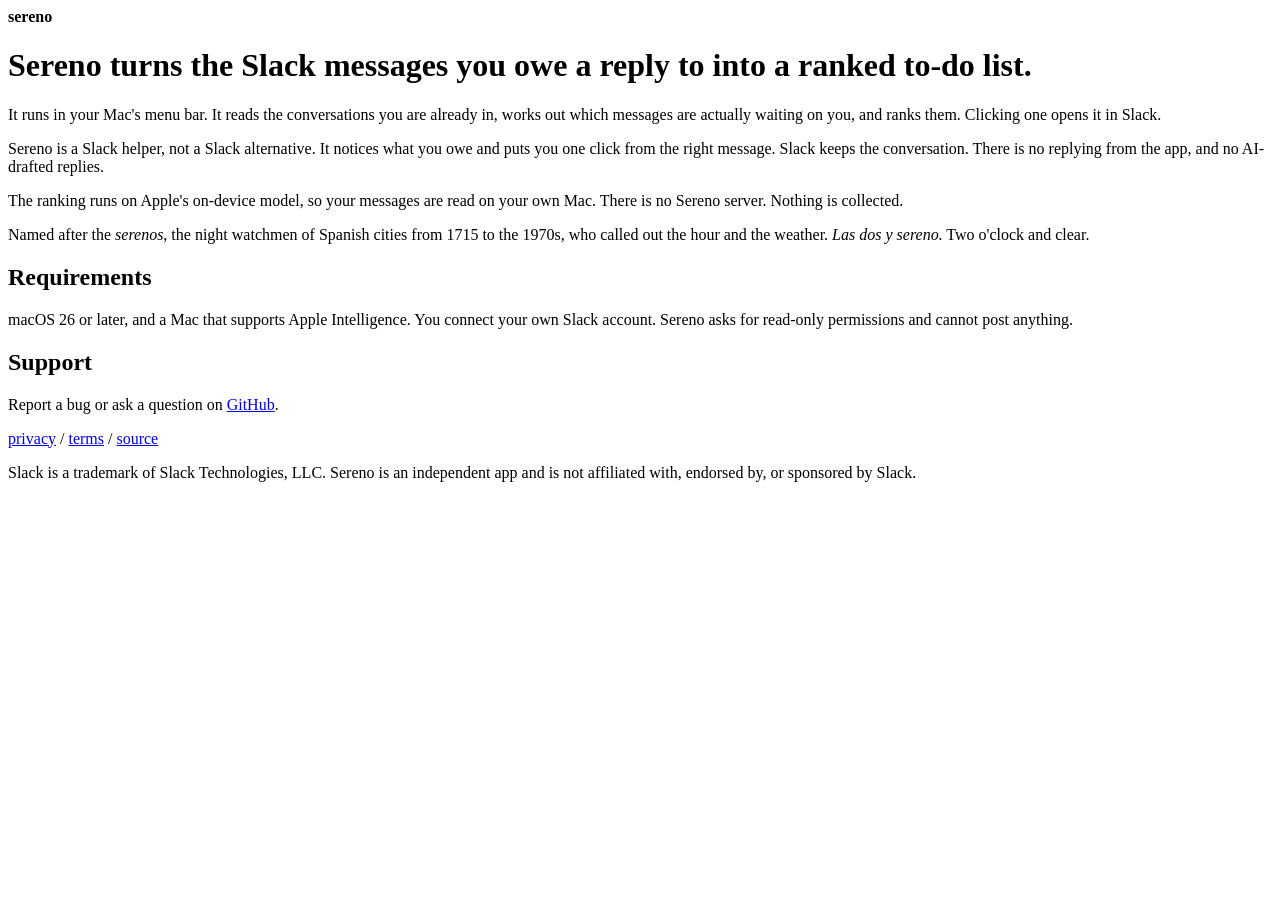
==== docs/index.html @ 6ce51c3f "feat(slack): add live message source and website assets" ====
<!doctype html>
<html lang="en">
<head>
<meta charset="utf-8">
<meta name="viewport" content="width=device-width, initial-scale=1">
<title>Sereno</title>
<meta name="description" content="A macOS menu bar app that turns Slack messages you owe a reply to into a ranked to-do list, on device.">
<link rel="stylesheet" href="/style.css">
</head>
<body>
<main>
  <nav><strong>sereno</strong></nav>

  <h1>Sereno turns the Slack messages you owe a reply to into a ranked to-do list.</h1>

  <p>It runs in your Mac's menu bar. It reads the conversations you are already in,
  works out which messages are actually waiting on you, and ranks them. Clicking one
  opens it in Slack.</p>

  <p>Sereno is a Slack helper, not a Slack alternative. It notices what you owe and
  puts you one click from the right message. Slack keeps the conversation. There is no
  replying from the app, and no AI-drafted replies.</p>

  <p>The ranking runs on Apple's on-device model, so your messages are read on your
  own Mac. There is no Sereno server. Nothing is collected.</p>

  <p>Named after the <em>serenos</em>, the night watchmen of Spanish cities from 1715
  to the 1970s, who called out the hour and the weather. <em>Las dos y sereno.</em>
  Two o'clock and clear.</p>

  <h2>Requirements</h2>

  <p>macOS 26 or later, and a Mac that supports Apple Intelligence. You connect your
  own Slack account. Sereno asks for read-only permissions and cannot post anything.</p>

  <h2>Support</h2>

  <p>Report a bug or ask a question on
  <a href="https://github.com/errhythm/sereno/issues">GitHub</a>.</p>
</main>

<footer>
  <a href="/privacy">privacy</a> / <a href="/terms">terms</a> /
  <a href="https://github.com/errhythm/sereno">source</a>
  <p class="note">Slack is a trademark of Slack Technologies, LLC. Sereno is an
  independent app and is not affiliated with, endorsed by, or sponsored by Slack.</p>
</footer>
</body>
</html>
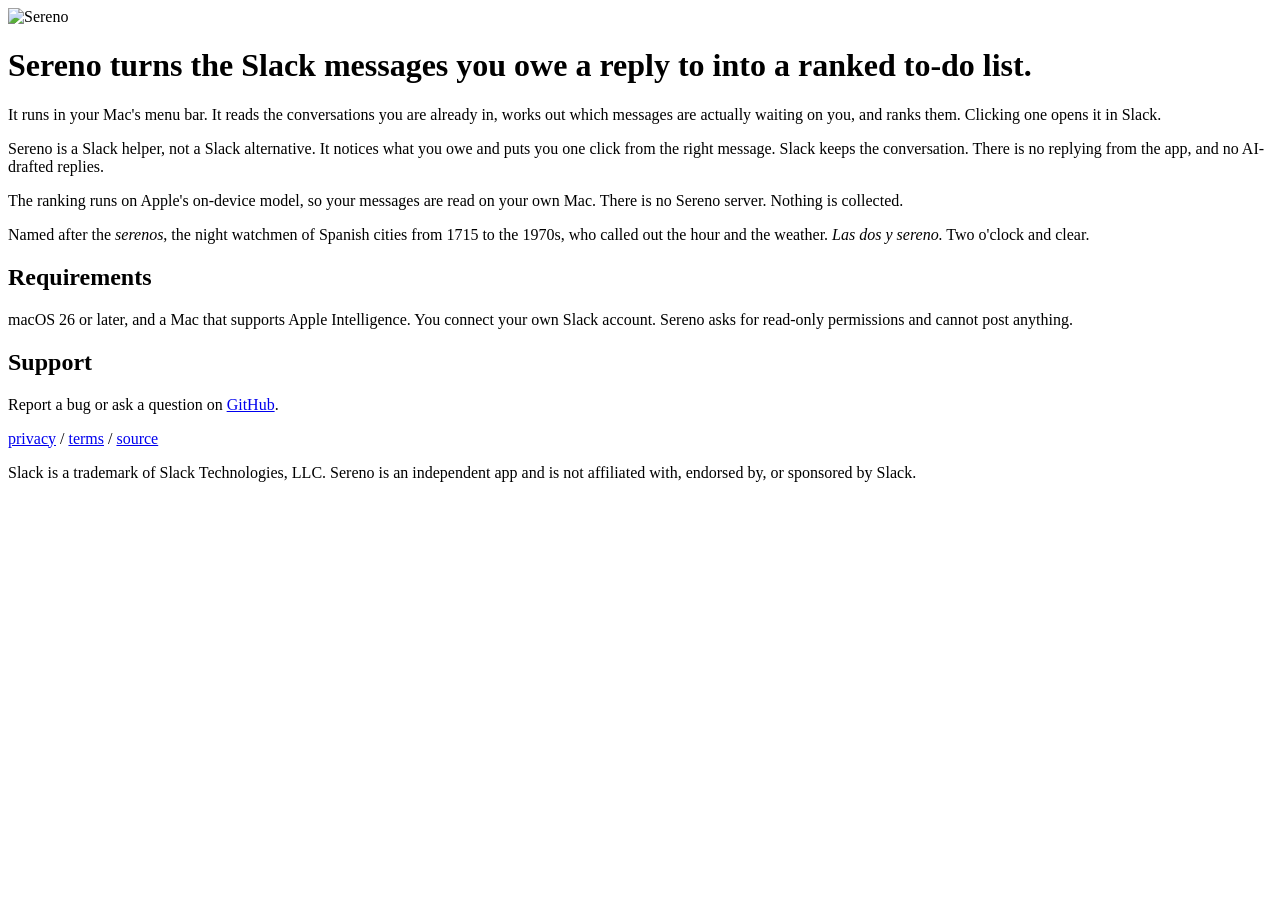
==== commit e12ae00f: "feat(slack): persist scan state and add Sereno mark" ====
--- a/docs/index.html
+++ b/docs/index.html
@@ -9,7 +9,7 @@
 </head>
 <body>
 <main>
-  <nav><strong>sereno</strong></nav>
+  <nav><img class="mark" src="/sereno.svg" alt="Sereno" width="22" height="22"></nav>
 
   <h1>Sereno turns the Slack messages you owe a reply to into a ranked to-do list.</h1>
 
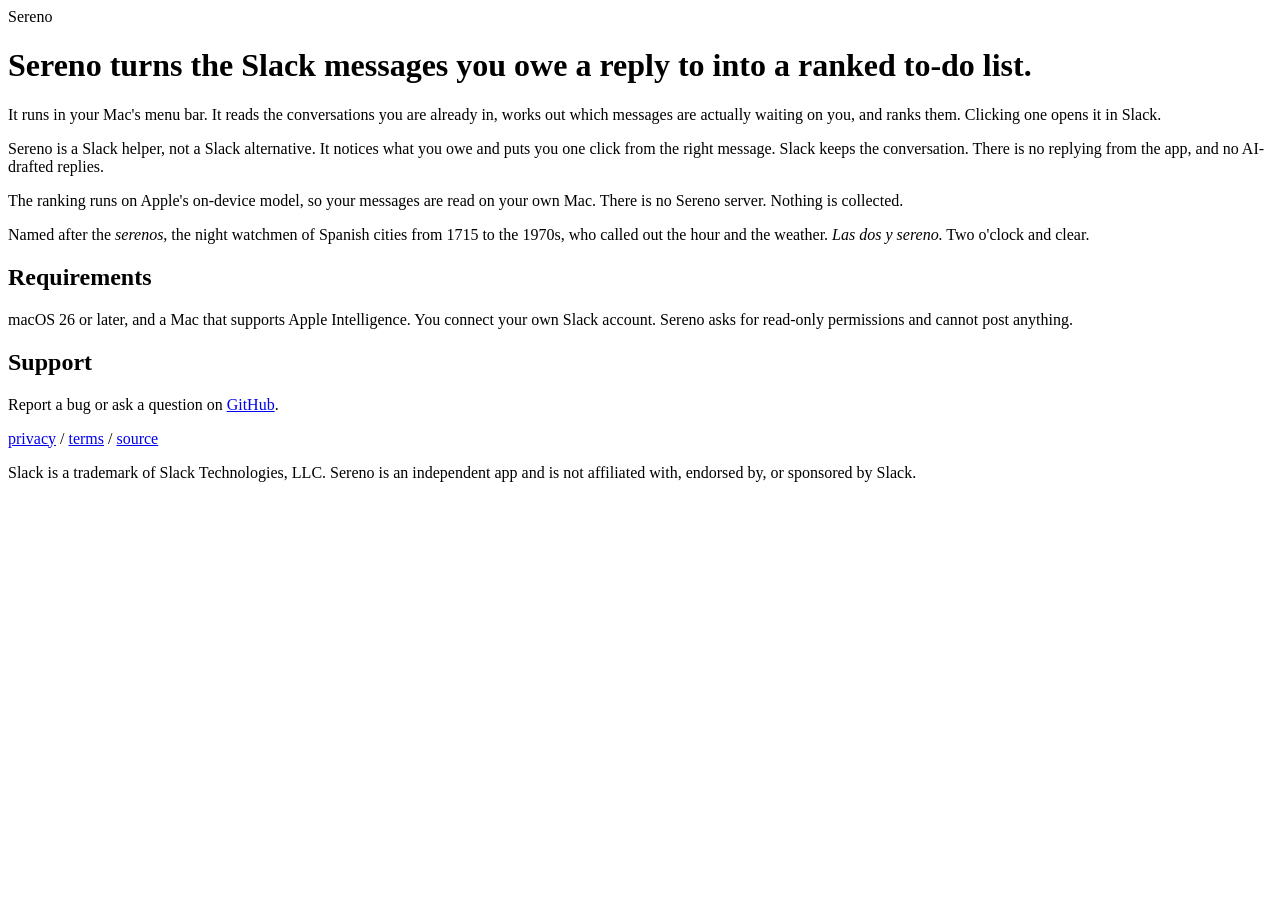
==== commit 356aecd6: "feat(onboarding): Add Slack setup flow and security policy" ====
--- a/docs/index.html
+++ b/docs/index.html
@@ -9,7 +9,7 @@
 </head>
 <body>
 <main>
-  <nav><img class="mark" src="/sereno.svg" alt="Sereno" width="22" height="22"></nav>
+  <nav>Sereno</nav>
 
   <h1>Sereno turns the Slack messages you owe a reply to into a ranked to-do list.</h1>
 
